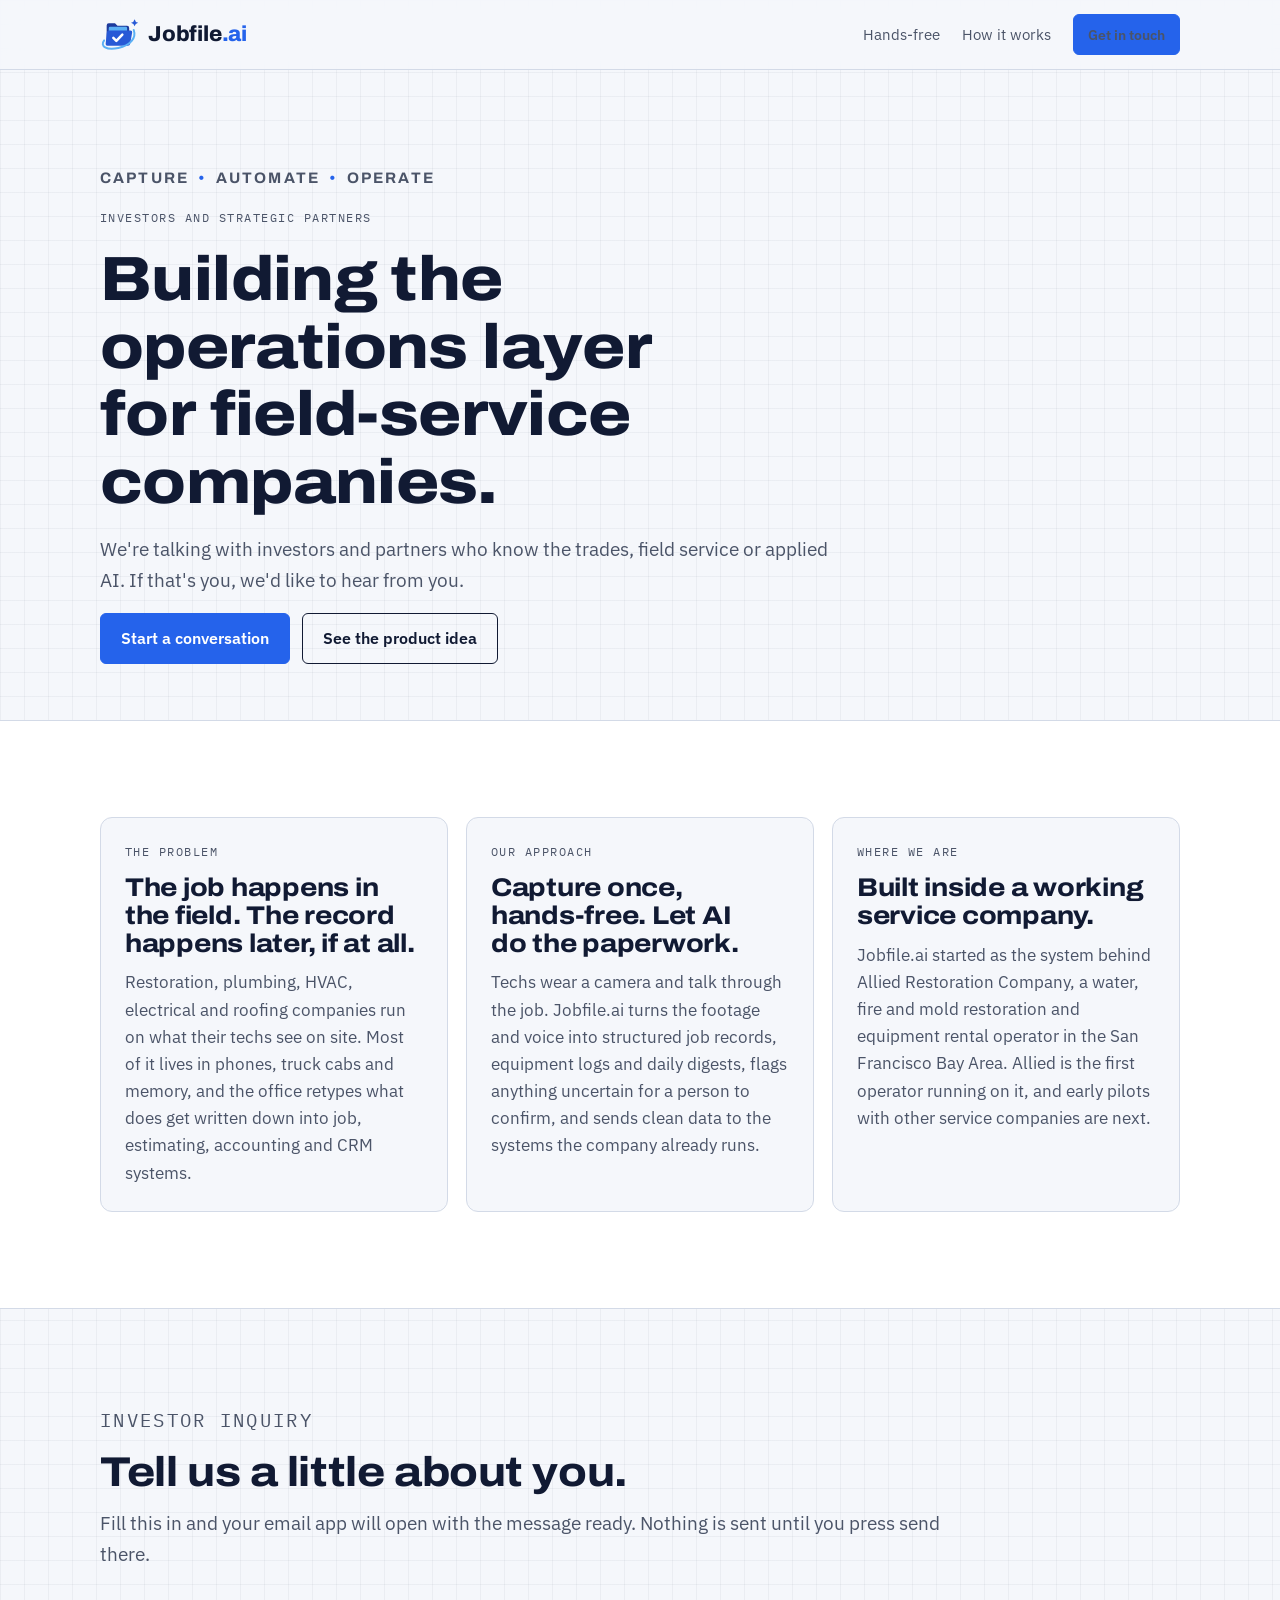
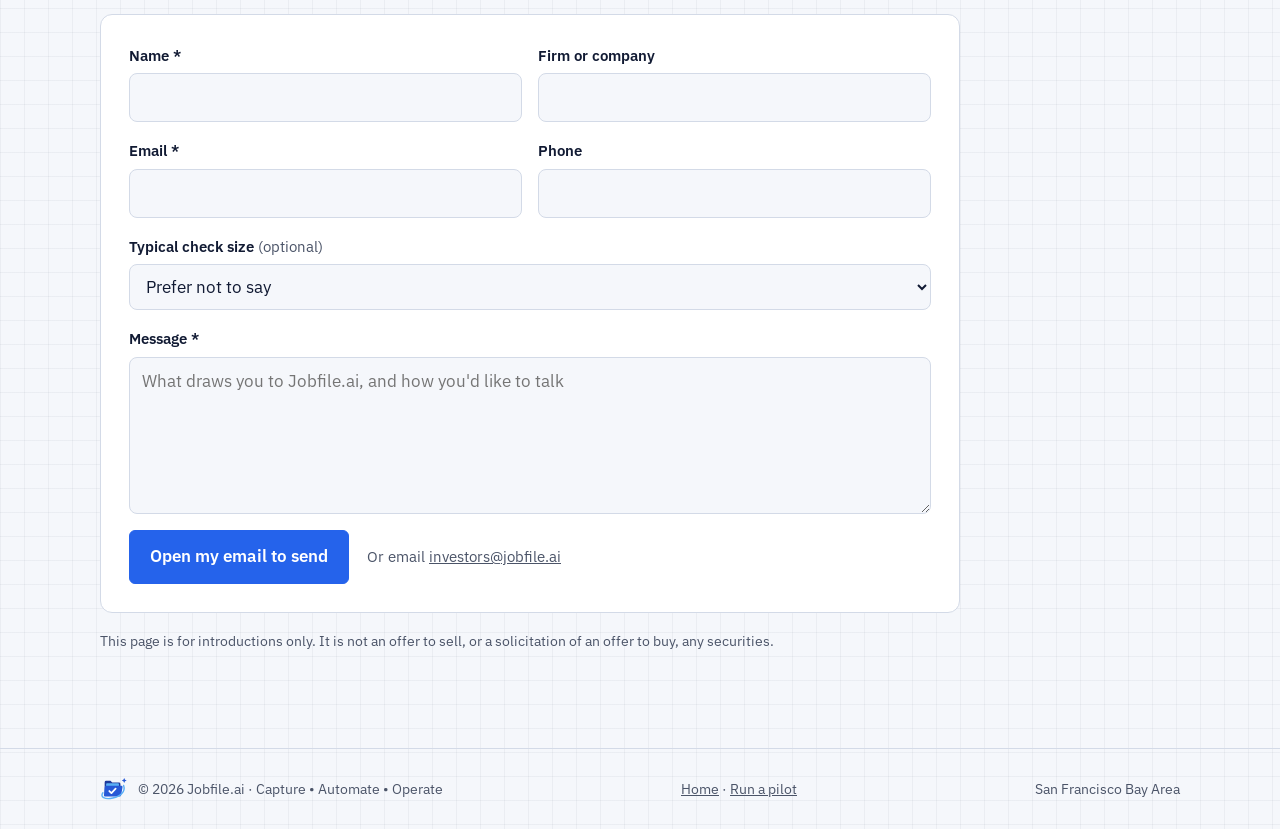
==== investors/index.html @ 4f894759 "Add investor inquiry page and contact prompt New /investors/ page with a short pitch (problem, appro" ====
<!doctype html>
<html lang="en">
<head>
<meta charset="utf-8">
<meta name="viewport" content="width=device-width, initial-scale=1, viewport-fit=cover">
<title>Investors | Jobfile.ai</title>
<meta name="description" content="Jobfile.ai is building the operations layer for field-service companies. Investors and strategic partners can reach the founder here.">
<link rel="canonical" href="https://jobfile.ai/investors/">
<meta property="og:title" content="Investors | Jobfile.ai">
<meta property="og:image" content="https://jobfile.ai/brand/jobfile-logo.jpeg">
<meta property="og:url" content="https://jobfile.ai/investors/">
<meta property="og:type" content="website">
<meta name="theme-color" content="#111a33">
<link rel="icon" href="../favicon.svg" type="image/svg+xml">
<link rel="preconnect" href="https://fonts.googleapis.com">
<link rel="preconnect" href="https://fonts.gstatic.com" crossorigin>
<link rel="stylesheet" href="https://fonts.googleapis.com/css2?family=Archivo:wdth,wght@100..125,500..800&family=IBM+Plex+Mono:wght@400;600&family=IBM+Plex+Sans:wght@400;600&display=swap">
<link rel="stylesheet" href="../styles.css">
</head>
<body>
<!--BODY-START-->
<header class="site-header">
  <div class="wrap">
    <a class="brand" href="../" aria-label="Jobfile.ai home">
      <svg class="brand-mark" viewBox="0 0 48 40" aria-hidden="true"><path class="lg-back" d="M8 8.5q0-2.5 2.5-2.5h7.5l3 3h11.5q2.5 0 2.5 2.5v19h-27z"/><rect class="lg-sheet" x="10.5" y="10" width="22" height="13" rx="1.6"/><path class="lg-front" d="M10.4 14.5h26.2q2.4 0 2 2.4l-2.4 13.7q-.4 2.4-2.8 2.4H8.9q-2.4 0-2.1-2.4l1.4-13.7q.3-2.4 2.2-2.4z"/><path class="lg-check" d="M16 23.5l3.6 3.6 7.2-7.6"/><path class="lg-swoosh" d="M5 26.5C-.5 33.5 8 38.5 22 35.5S44 24 40.5 14"/><path class="lg-spark" d="M41.5 1q.7 3.6 4.3 4.3-3.6.7-4.3 4.3-.7-3.6-4.3-4.3 3.6-.7 4.3-4.3z"/></svg>
      <span class="wordmark">Jobfile<span class="wm-ai">.ai</span></span>
    </a>
    <nav class="nav" aria-label="Main">
      <a class="nav-link" href="../#hands-free">Hands-free</a>
      <a class="nav-link" href="../#how">How it works</a>
      <a class="btn btn-primary btn-sm" href="#inquiry">Get in touch</a>
    </nav>
  </div>
</header>

<main id="top">
  <section class="inv-hero">
    <div class="wrap">
      <p class="tagline">Capture <span class="dot">&bull;</span> Automate <span class="dot">&bull;</span> Operate</p>
      <p class="eyebrow">Investors and strategic partners</p>
      <h1>Building the operations layer for field-service companies.</h1>
      <p class="lede">We're talking with investors and partners who know the trades, field service or applied AI. If that's you, we'd like to hear from you.</p>
      <div class="cta-row"><a class="btn btn-primary" href="#inquiry">Start a conversation</a><a class="btn btn-ghost" href="../">See the product idea</a></div>
    </div>
  </section>

  <section class="band">
    <div class="wrap inv-grid">
      <article class="inv-card">
        <p class="eyebrow">The problem</p>
        <h2>The job happens in the field. The record happens later, if at all.</h2>
        <p>Restoration, plumbing, HVAC, electrical and roofing companies run on what their techs see on site. Most of it lives in phones, truck cabs and memory, and the office retypes what does get written down into job, estimating, accounting and CRM systems.</p>
      </article>
      <article class="inv-card">
        <p class="eyebrow">Our approach</p>
        <h2>Capture once, hands-free. Let AI do the paperwork.</h2>
        <p>Techs wear a camera and talk through the job. Jobfile.ai turns the footage and voice into structured job records, equipment logs and daily digests, flags anything uncertain for a person to confirm, and sends clean data to the systems the company already runs.</p>
      </article>
      <article class="inv-card">
        <p class="eyebrow">Where we are</p>
        <h2>Built inside a working service company.</h2>
        <p>Jobfile.ai started as the system behind Allied Restoration Company, a water, fire and mold restoration and equipment rental operator in the San Francisco Bay Area. Allied is the first operator running on it, and early pilots with other service companies are next.</p>
      </article>
    </div>
  </section>

  <section id="inquiry">
    <div class="wrap inv-form-wrap">
      <div class="section-head">
        <p class="eyebrow">Investor inquiry</p>
        <h2>Tell us a little about you.</h2>
        <p>Fill this in and your email app will open with the message ready. Nothing is sent until you press send there.</p>
      </div>
      <!-- PLACEHOLDER address: confirm which inbox investor inquiries go to, then change data-to and the fallback link below. -->
      <form class="inv-form" id="inv-form" data-to="investors@jobfile.ai" novalidate>
        <div class="field"><label for="f-name">Name <span aria-hidden="true">*</span></label><input id="f-name" name="name" autocomplete="name" required></div>
        <div class="field"><label for="f-firm">Firm or company</label><input id="f-firm" name="firm" autocomplete="organization"></div>
        <div class="field"><label for="f-email">Email <span aria-hidden="true">*</span></label><input id="f-email" name="email" type="email" autocomplete="email" required></div>
        <div class="field"><label for="f-phone">Phone</label><input id="f-phone" name="phone" type="tel" autocomplete="tel"></div>
        <div class="field field-wide"><label for="f-size">Typical check size <span class="opt">(optional)</span></label>
          <select id="f-size" name="size">
            <option value="">Prefer not to say</option>
            <option>Under $25K</option>
            <option>$25K to $100K</option>
            <option>$100K to $500K</option>
            <option>$500K and up</option>
            <option>Strategic partner, not investing</option>
          </select></div>
        <div class="field field-wide"><label for="f-msg">Message <span aria-hidden="true">*</span></label><textarea id="f-msg" name="message" rows="5" required placeholder="What draws you to Jobfile.ai, and how you'd like to talk"></textarea></div>
        <p class="form-error" id="f-error" role="alert" hidden>Please add your name, a valid email and a short message.</p>
        <div class="field-wide form-actions"><button class="btn btn-primary" type="submit">Open my email to send</button><span class="form-alt">Or email <a href="mailto:investors@jobfile.ai?subject=Investor%20inquiry">investors@jobfile.ai</a></span></div>
      </form>
      <p class="legal">This page is for introductions only. It is not an offer to sell, or a solicitation of an offer to buy, any securities.</p>
    </div>
  </section>
</main>

<footer class="site-footer">
  <div class="wrap">
    <span class="foot-brand"><svg class="brand-mark foot-mark" viewBox="0 0 48 40" aria-hidden="true"><path class="lg-back" d="M8 8.5q0-2.5 2.5-2.5h7.5l3 3h11.5q2.5 0 2.5 2.5v19h-27z"/><rect class="lg-sheet" x="10.5" y="10" width="22" height="13" rx="1.6"/><path class="lg-front" d="M10.4 14.5h26.2q2.4 0 2 2.4l-2.4 13.7q-.4 2.4-2.8 2.4H8.9q-2.4 0-2.1-2.4l1.4-13.7q.3-2.4 2.2-2.4z"/><path class="lg-check" d="M16 23.5l3.6 3.6 7.2-7.6"/><path class="lg-swoosh" d="M5 26.5C-.5 33.5 8 38.5 22 35.5S44 24 40.5 14"/><path class="lg-spark" d="M41.5 1q.7 3.6 4.3 4.3-3.6.7-4.3 4.3-.7-3.6-4.3-4.3 3.6-.7 4.3-4.3z"/></svg><span>© 2026 Jobfile.ai · Capture • Automate • Operate</span></span>
    <span><a href="../">Home</a> · <a href="../#pilot">Run a pilot</a></span>
    <span>San Francisco Bay Area</span>
  </div>
</footer>
<script>
  (function () {
    var form = document.getElementById("inv-form");
    if (!form) return;
    form.addEventListener("submit", function (e) {
      e.preventDefault();
      var v = function (n) { return (form.elements[n].value || "").trim(); };
      var ok = v("name") && /^[^@\s]+@[^@\s]+\.[^@\s]+$/.test(v("email")) && v("message");
      document.getElementById("f-error").hidden = !!ok;
      if (!ok) return;
      var lines = [
        "Name: " + v("name"),
        "Firm: " + (v("firm") || "-"),
        "Email: " + v("email"),
        "Phone: " + (v("phone") || "-"),
        "Typical check size: " + (v("size") || "Prefer not to say"),
        "",
        v("message")
      ];
      var subject = "Investor inquiry from " + v("name") + (v("firm") ? " (" + v("firm") + ")" : "");
      window.location.href = "mailto:" + form.getAttribute("data-to") +
        "?subject=" + encodeURIComponent(subject) + "&body=" + encodeURIComponent(lines.join("\n"));
    });
  })();
</script>
<!--BODY-END-->
</body>
</html>
---- styles.css ----
/* Layout: one left-aligned column on a faint survey grid; the hero pairs the pitch with a live "field record" card. */
:root {
  --paper: #f5f7fb;
  --paper-2: #e9eef7;
  --ink: #111a33;         /* logo navy */
  --ink-2: #4b5468;
  --rule: #d3dae7;
  --flag: #2563eb;        /* logo royal blue, the accent */
  --flag-ink: #ffffff;
  --motion: #3b9cf0;      /* logo sky blue (swoosh) */
  --logo-deep: #1d3a9c;
  --logo-royal: #2759d6;
  --logo-sky: #5bb0f4;
  --card: #ffffff;
  --ok: #2f7d4f;
  --warn: #a8660d;
  --grid: rgba(17, 26, 51, 0.045);
  --font-display: "Archivo", "Helvetica Neue", Arial, sans-serif;
  --font-body: "IBM Plex Sans", "Segoe UI", Roboto, sans-serif;
  --font-mono: "IBM Plex Mono", ui-monospace, "SFMono-Regular", Menlo, monospace;
  --step-0: 1rem;
  --step-1: 1.2rem;
  --step-2: 1.6rem;
  --step-3: clamp(1.9rem, 1.4rem + 2.2vw, 2.6rem);
  --step-4: clamp(2.3rem, 1.6rem + 3.6vw, 3.9rem);
  --radius: 6px;
  color-scheme: light;
}
@media (prefers-color-scheme: dark) {
  :root:not([data-theme="light"]) {
    --paper: #0b1222; --paper-2: #131c31; --ink: #e6ebf5; --ink-2: #9ea9be;
    --rule: #24304a; --flag: #5b8cff; --flag-ink: #08101f; --card: #111a2e; --motion: #6cc0ff;
    --logo-deep: #3557c9; --logo-royal: #4a78f0; --logo-sky: #6cc0ff;
    --ok: #5fc08a; --warn: #e3a54a; --grid: rgba(230, 235, 245, 0.04);
    color-scheme: dark;
  }
}
:root[data-theme="dark"] {
  --paper: #0b1222; --paper-2: #131c31; --ink: #e6ebf5; --ink-2: #9ea9be;
  --rule: #24304a; --flag: #5b8cff; --flag-ink: #08101f; --card: #111a2e; --motion: #6cc0ff;
  --logo-deep: #3557c9; --logo-royal: #4a78f0; --logo-sky: #6cc0ff;
  --ok: #5fc08a; --warn: #e3a54a; --grid: rgba(230, 235, 245, 0.04);
  color-scheme: dark;
}

*, *::before, *::after { box-sizing: border-box; }
html { -webkit-text-size-adjust: 100%; }
body {
  margin: 0;
  background-color: var(--paper);
  background-image:
    linear-gradient(var(--grid) 1px, transparent 1px),
    linear-gradient(90deg, var(--grid) 1px, transparent 1px);
  background-size: 24px 24px;
  color: var(--ink);
  font-family: var(--font-body);
  font-size: 17px;
  line-height: 1.6;
}
img, svg { max-width: 100%; }
a { color: inherit; }
:focus-visible { outline: 3px solid var(--flag); outline-offset: 3px; border-radius: 2px; }

.wrap {
  max-width: 1120px;
  margin: 0 auto;
  padding-left: max(20px, env(safe-area-inset-left, 0px));
  padding-right: max(20px, env(safe-area-inset-right, 0px));
}

h1, h2, h3 {
  font-family: var(--font-display);
  font-stretch: 112%;
  line-height: 1.08;
  letter-spacing: -0.01em;
  text-wrap: balance;
  margin: 0;
}
h1 { font-size: var(--step-4); font-weight: 800; }
h2 { font-size: var(--step-3); font-weight: 750; }
h3 { font-size: var(--step-1); font-weight: 700; font-stretch: 105%; }
p { margin: 0; }
.lede { font-size: var(--step-1); color: var(--ink-2); max-width: 40ch; }
.tagline { font-family: var(--font-display); font-weight: 700; font-size: 0.95rem; letter-spacing: 0.14em; text-transform: uppercase; color: var(--ink-2); }
.tagline .dot { color: var(--flag); margin: 0 0.25em; }
.subline { display: flex; align-items: center; gap: 12px; font-family: var(--font-mono); font-size: 0.74rem; letter-spacing: 0.14em; text-transform: uppercase; color: var(--ink-2); margin-top: -6px; }
.subline::before, .subline::after { content: ""; height: 1px; width: 28px; background: var(--rule); }
.subline::before { display: none; }
.eyebrow {
  font-family: var(--font-mono);
  font-size: 0.78rem;
  letter-spacing: 0.12em;
  text-transform: uppercase;
  color: var(--ink-2);
}

/* Header */
.site-header {
  position: sticky;
  top: env(safe-area-inset-top, 0px);
  z-index: 20;
  background: color-mix(in srgb, var(--paper) 92%, transparent);
  backdrop-filter: blur(8px);
  border-bottom: 1px solid var(--rule);
}
.site-header .wrap { display: flex; align-items: center; justify-content: space-between; gap: 16px; padding-block: 14px; }
.brand { display: flex; align-items: center; gap: 8px; text-decoration: none; font-family: var(--font-display); font-weight: 800; font-stretch: 100%; font-size: 1.35rem; }
.brand-mark { width: 40px; height: 34px; flex: none; overflow: visible; }
.lg-back { fill: var(--logo-deep); }
.lg-sheet { fill: var(--logo-sky); }
.lg-front { fill: var(--logo-royal); }
.lg-check { fill: none; stroke: #fff; stroke-width: 3; stroke-linecap: round; stroke-linejoin: round; }
.lg-swoosh { fill: none; stroke: var(--logo-sky); stroke-width: 2.4; stroke-linecap: round; }
.lg-spark { fill: var(--logo-royal); }
.wordmark { color: var(--ink); letter-spacing: -0.01em; }
.wm-ai { color: var(--flag); }
.nav { display: flex; gap: 22px; align-items: center; font-size: 0.95rem; }
.nav a { text-decoration: none; color: var(--ink-2); }
.nav a:hover { color: var(--ink); }
.nav .nav-link { display: none; }
@media (min-width: 760px) { .nav .nav-link { display: inline; } }

.btn {
  display: inline-flex; align-items: center; gap: 8px;
  padding: 12px 20px;
  border-radius: var(--radius);
  font-weight: 600; font-size: 0.98rem;
  text-decoration: none;
  border: 1.5px solid var(--ink);
  transition: transform 0.15s ease, background-color 0.15s ease;
}
.btn-primary { background: var(--flag); border-color: var(--flag); color: var(--flag-ink); }
.btn-primary:hover { transform: translateY(-1px); }
.btn-ghost { background: transparent; color: var(--ink); }
.btn-ghost:hover { background: var(--paper-2); }
.btn-sm { padding: 8px 14px; font-size: 0.9rem; }

/* Hero */
.hero { padding-block: clamp(48px, 8vw, 96px) clamp(40px, 6vw, 72px); }
.hero .wrap { display: grid; gap: clamp(32px, 5vw, 56px); align-items: center; }
@media (min-width: 940px) { .hero .wrap { grid-template-columns: 1.05fr 1fr; } }
.hero-copy { display: grid; gap: 22px; min-width: 0; }
.hero-copy h1 .flag { color: var(--flag); }
.cta-row { display: flex; flex-wrap: wrap; gap: 12px; }

/* Field record card */
.record {
  background: var(--card);
  border: 1px solid var(--rule);
  border-radius: 10px;
  box-shadow: 0 1px 0 var(--rule), 0 18px 40px -24px rgba(19, 34, 47, 0.35);
  overflow: hidden;
  min-width: 0;
}
.record-head {
  display: flex; justify-content: space-between; align-items: center; gap: 12px;
  padding: 12px 16px;
  border-bottom: 1px solid var(--rule);
  font-family: var(--font-mono); font-size: 0.78rem; color: var(--ink-2);
}
.tag {
  font-family: var(--font-mono); font-size: 0.72rem; letter-spacing: 0.06em; text-transform: uppercase;
  padding: 3px 8px; border-radius: 999px; border: 1px solid var(--rule); color: var(--ink-2);
  white-space: nowrap;
}
.record-body { display: grid; }
.record-say { padding: 16px; background: var(--paper-2); border-bottom: 1px dashed var(--rule); }
.record-say .label, .record-out .label { font-family: var(--font-mono); font-size: 0.72rem; letter-spacing: 0.1em; text-transform: uppercase; color: var(--ink-2); margin-bottom: 6px; }
.record-say blockquote { margin: 0; font-style: italic; color: var(--ink); }
.record-out { padding: 16px; }
.fields { display: grid; grid-template-columns: max-content 1fr; gap: 6px 16px; margin: 0; font-size: 0.95rem; }
.fields dt { font-family: var(--font-mono); font-size: 0.8rem; color: var(--ink-2); padding-top: 2px; }
.fields dd { margin: 0; font-variant-numeric: tabular-nums; min-width: 0; }
.fields .flagged { color: var(--warn); font-weight: 600; }
.record-foot {
  display: flex; flex-wrap: wrap; gap: 8px; align-items: center;
  padding: 12px 16px; border-top: 1px solid var(--rule);
  font-family: var(--font-mono); font-size: 0.78rem; color: var(--ink-2);
}
.dest { display: inline-flex; align-items: center; gap: 6px; padding: 3px 8px; border-radius: 4px; background: var(--paper-2); color: var(--ink); }
.dest::before { content: ""; width: 7px; height: 7px; border-radius: 50%; background: var(--ok); }

/* Sections */
section { padding-block: clamp(56px, 8vw, 96px); }
.band { background: var(--card); border-block: 1px solid var(--rule); }
.section-head { display: grid; gap: 14px; max-width: 46rem; margin-bottom: clamp(28px, 4vw, 44px); }
.section-head p { color: var(--ink-2); font-size: var(--step-1); }

.problems { display: grid; gap: 0; border-top: 1px solid var(--rule); }
.problems li { list-style: none; display: grid; grid-template-columns: 2.2rem 1fr; gap: 12px; padding: 18px 0; border-bottom: 1px solid var(--rule); }
.problems li::before { content: "×"; font-family: var(--font-mono); color: var(--flag); font-size: 1.2rem; line-height: 1.4; }
.problems { padding: 0; margin: 0; }
.problems strong { display: block; font-weight: 600; }
.problems span { color: var(--ink-2); }

.steps { display: grid; gap: 20px; padding: 0; margin: 0; counter-reset: step; }
@media (min-width: 820px) { .steps { grid-template-columns: repeat(3, 1fr); } }
.steps li {
  list-style: none; display: grid; gap: 10px; align-content: start;
  padding: 22px; border: 1px solid var(--rule); border-radius: 10px; background: var(--paper);
  counter-increment: step; min-width: 0;
}
.steps li::before {
  content: counter(step, decimal-leading-zero);
  font-family: var(--font-mono); font-size: 0.85rem; color: var(--flag); font-weight: 600;
}
.steps p { color: var(--ink-2); }
.chips { display: flex; flex-wrap: wrap; gap: 6px; margin-top: 4px; }
.chip { font-family: var(--font-mono); font-size: 0.74rem; padding: 3px 8px; border-radius: 4px; border: 1px solid var(--rule); color: var(--ink-2); }

.trades { display: grid; gap: 1px; background: var(--rule); border: 1px solid var(--rule); border-radius: 10px; overflow: hidden; }
@media (min-width: 640px) { .trades { grid-template-columns: repeat(2, 1fr); } }
@media (min-width: 980px) { .trades { grid-template-columns: repeat(3, 1fr); } }
.trade { background: var(--card); padding: 22px; display: grid; gap: 8px; align-content: start; min-width: 0; }
.trade p { color: var(--ink-2); font-size: 0.97rem; }

.outcomes { display: grid; gap: 14px 40px; padding: 0; margin: 0; }
@media (min-width: 820px) { .outcomes { grid-template-columns: repeat(2, 1fr); } }
.outcomes li { list-style: none; display: grid; grid-template-columns: 1.4rem 1fr; gap: 10px; }
.outcomes li::before { content: "✓"; color: var(--ok); font-weight: 700; }
.outcomes strong { font-weight: 600; }
.outcomes span { color: var(--ink-2); }

.systems { display: flex; flex-wrap: wrap; gap: 10px; margin-top: 28px; }
.system { padding: 10px 14px; border: 1px solid var(--rule); border-radius: var(--radius); background: var(--card); font-size: 0.95rem; }
.system small { display: block; font-family: var(--font-mono); font-size: 0.7rem; letter-spacing: 0.08em; text-transform: uppercase; color: var(--ink-2); }

.origin { display: grid; gap: 18px; max-width: 46rem; }
.origin p { color: var(--ink-2); font-size: var(--step-1); }

.pilot { background: var(--ink); color: var(--paper); }
.pilot .wrap { display: grid; gap: 28px; }
@media (min-width: 900px) { .pilot .wrap { grid-template-columns: 1.2fr 1fr; align-items: end; } }
.pilot h2 { color: var(--paper); }
.pilot p { color: color-mix(in srgb, var(--paper) 78%, var(--ink)); font-size: var(--step-1); max-width: 40ch; }
.pilot-box { display: grid; gap: 14px; padding: 22px; border: 1px solid color-mix(in srgb, var(--paper) 25%, var(--ink)); border-radius: 10px; min-width: 0; }
.pilot-box .eyebrow { color: color-mix(in srgb, var(--paper) 70%, var(--ink)); }
.pilot-box ul { margin: 0; padding-left: 1.1rem; color: color-mix(in srgb, var(--paper) 85%, var(--ink)); }
.email { font-family: var(--font-mono); font-size: 1rem; user-select: all; word-break: break-all; color: var(--paper); }

.site-footer { padding-block: 28px; border-top: 1px solid var(--rule); font-size: 0.88rem; color: var(--ink-2); }
.site-footer .wrap { display: flex; flex-wrap: wrap; gap: 12px 24px; justify-content: space-between; align-items: center; }
.foot-brand { display: inline-flex; align-items: center; gap: 10px; color: var(--ink-2); }
.foot-mark { width: 28px; height: 24px; }

@media (prefers-reduced-motion: reduce) { * { transition: none !important; } }
body::before { content: ""; position: fixed; inset: 0 0 auto; height: env(safe-area-inset-top, 0px); z-index: 30; background: var(--paper); }

/* Hands-free capture: dark navy band */
.wear { background: #0e1730; color: #e6ebf5; }
.wear .section-head h2 { color: #fff; }
.wear .section-head p, .wear .eyebrow { color: #a9b5cc; }
.wear .label { font-family: var(--font-mono); font-size: 0.72rem; letter-spacing: 0.12em; text-transform: uppercase; color: #8fb4ff; margin: 0 0 12px; }
.wear-flow { display: grid; gap: 14px; align-items: stretch; }
@media (min-width: 900px) { .wear-flow { grid-template-columns: 1fr 34px 1.15fr 34px 1fr; } }
.wear-col { padding: 22px; border: 1px solid #263456; border-radius: 12px; background: #131f3d; min-width: 0; }
.wear-core { border-color: #3b6ff0; background: linear-gradient(160deg, #18295a, #131f3d 70%); }
.wear-core p:last-child { color: #c3cde0; }
.core-brand { display: flex; align-items: center; gap: 10px; font-family: var(--font-display); font-weight: 800; font-size: 1.45rem; margin-bottom: 12px; }
.wear .wordmark { color: #fff; }
.wear .wm-ai { color: #6c9bff; }
.wear-mark { --logo-deep: #3557c9; --logo-royal: #4a78f0; --logo-sky: #6cc0ff; }
.wear-arrow { position: relative; min-height: 26px; }
.wear-arrow::before { content: ""; position: absolute; left: 50%; top: 0; bottom: 8px; width: 2px; transform: translateX(-50%); background: linear-gradient(#3b9cf0, #2563eb); }
.wear-arrow::after { content: ""; position: absolute; left: 50%; bottom: 0; width: 10px; height: 10px; border-right: 2px solid #2563eb; border-bottom: 2px solid #2563eb; transform: translate(-50%, -2px) rotate(45deg); }
@media (min-width: 900px) {
  .wear-arrow::before { left: 0; right: 8px; top: 50%; bottom: auto; width: auto; height: 2px; transform: translateY(-50%); background: linear-gradient(90deg, #3b9cf0, #2563eb); }
  .wear-arrow::after { left: auto; right: 2px; top: 50%; bottom: auto; transform: translateY(-50%) rotate(-45deg); }
}
.devices, .outs { list-style: none; margin: 0; padding: 0; display: grid; gap: 10px; }
.devices li { display: flex; align-items: center; gap: 12px; font-weight: 600; }
.dev-ico { width: 34px; height: 34px; flex: none; padding: 5px; border-radius: 8px; background: #1b2a52; fill: none; stroke: #cfe0ff; stroke-width: 1.6; stroke-linecap: round; stroke-linejoin: round; }
.dev-ico .lens { fill: #6cc0ff; stroke: none; }
.wear-note { margin-top: 14px; font-size: 0.92rem; color: #a9b5cc; }
.outs li { display: flex; gap: 10px; align-items: baseline; }
.outs li::before { content: "✓"; color: #6cc0ff; font-weight: 700; }
.said { margin-top: 28px; }
.said-list { display: grid; gap: 10px; margin: 0; }
@media (min-width: 900px) { .said-list { grid-template-columns: repeat(3, 1fr); } }
.said-list > div { padding: 16px 18px; border-radius: 10px; background: #131f3d; border: 1px solid #263456; display: grid; gap: 8px; }
.said-list dt { font-style: italic; color: #fff; }
.said-list dd { margin: 0; font-family: var(--font-mono); font-size: 0.82rem; color: #8fb4ff; }
.wear-fine { margin-top: 22px; font-size: 0.88rem; color: #8d99b1; }
.storyboards { display: grid; gap: 16px; max-width: 920px; margin-bottom: 32px; }
@media (min-width: 720px) { .storyboards { grid-template-columns: 1fr 1fr; } }
.story { margin: 0; border: 1px solid #263456; border-radius: 12px; overflow: hidden; background: #131f3d; min-width: 0; }
.story-vid { display: block; width: 100%; height: auto; aspect-ratio: 1 / 1; object-fit: cover; background: #0b1222; }
.story figcaption { padding: 14px 16px; font-size: 0.95rem; color: #c3cde0; }
.story figcaption strong { color: #fff; }

/* Investor contact prompt (home) and investors page */
.inv-cta { padding-block: clamp(40px, 6vw, 64px); background: var(--paper-2); border-top: 1px solid var(--rule); }
.inv-cta .wrap { display: flex; flex-wrap: wrap; align-items: center; justify-content: space-between; gap: 20px 32px; }
.inv-cta h2 { font-size: var(--step-2); margin: 6px 0 8px; }
.inv-cta p:not(.eyebrow) { color: var(--ink-2); max-width: 46ch; }
.inv-hero { padding-block: clamp(48px, 8vw, 96px) clamp(32px, 5vw, 56px); }
.inv-hero .wrap { display: grid; gap: 18px; }
.inv-hero .wrap > * { max-width: 46rem; }
.inv-grid { display: grid; gap: 18px; }
@media (min-width: 900px) { .inv-grid { grid-template-columns: repeat(3, 1fr); } }
.inv-card { display: grid; gap: 12px; align-content: start; padding: 24px; border: 1px solid var(--rule); border-radius: 12px; background: var(--paper); min-width: 0; }
.inv-card h2 { font-size: var(--step-2); }
.inv-card p:not(.eyebrow) { color: var(--ink-2); }
.inv-form-wrap > * { max-width: 860px; }
.inv-form { display: grid; gap: 16px; padding: clamp(18px, 3vw, 28px); border: 1px solid var(--rule); border-radius: 12px; background: var(--card); }
@media (min-width: 640px) { .inv-form { grid-template-columns: 1fr 1fr; } .field-wide { grid-column: 1 / -1; } }
.field { display: grid; gap: 6px; min-width: 0; }
.field label { font-weight: 600; font-size: 0.95rem; }
.field .opt { font-weight: 400; color: var(--ink-2); }
.field input, .field select, .field textarea { font: inherit; color: var(--ink); background: var(--paper); border: 1px solid var(--rule); border-radius: 8px; padding: 10px 12px; width: 100%; }
.field input:focus, .field select:focus, .field textarea:focus { outline: 2px solid var(--flag); outline-offset: 1px; border-color: var(--flag); }
.form-actions { display: flex; flex-wrap: wrap; align-items: center; gap: 12px 18px; }
.form-actions .btn { cursor: pointer; font: inherit; font-weight: 600; }
.form-alt { font-size: 0.92rem; color: var(--ink-2); }
.form-error { grid-column: 1 / -1; margin: 0; color: #c0392b; font-weight: 600; }
.legal { margin-top: 18px; font-size: 0.85rem; color: var(--ink-2); }
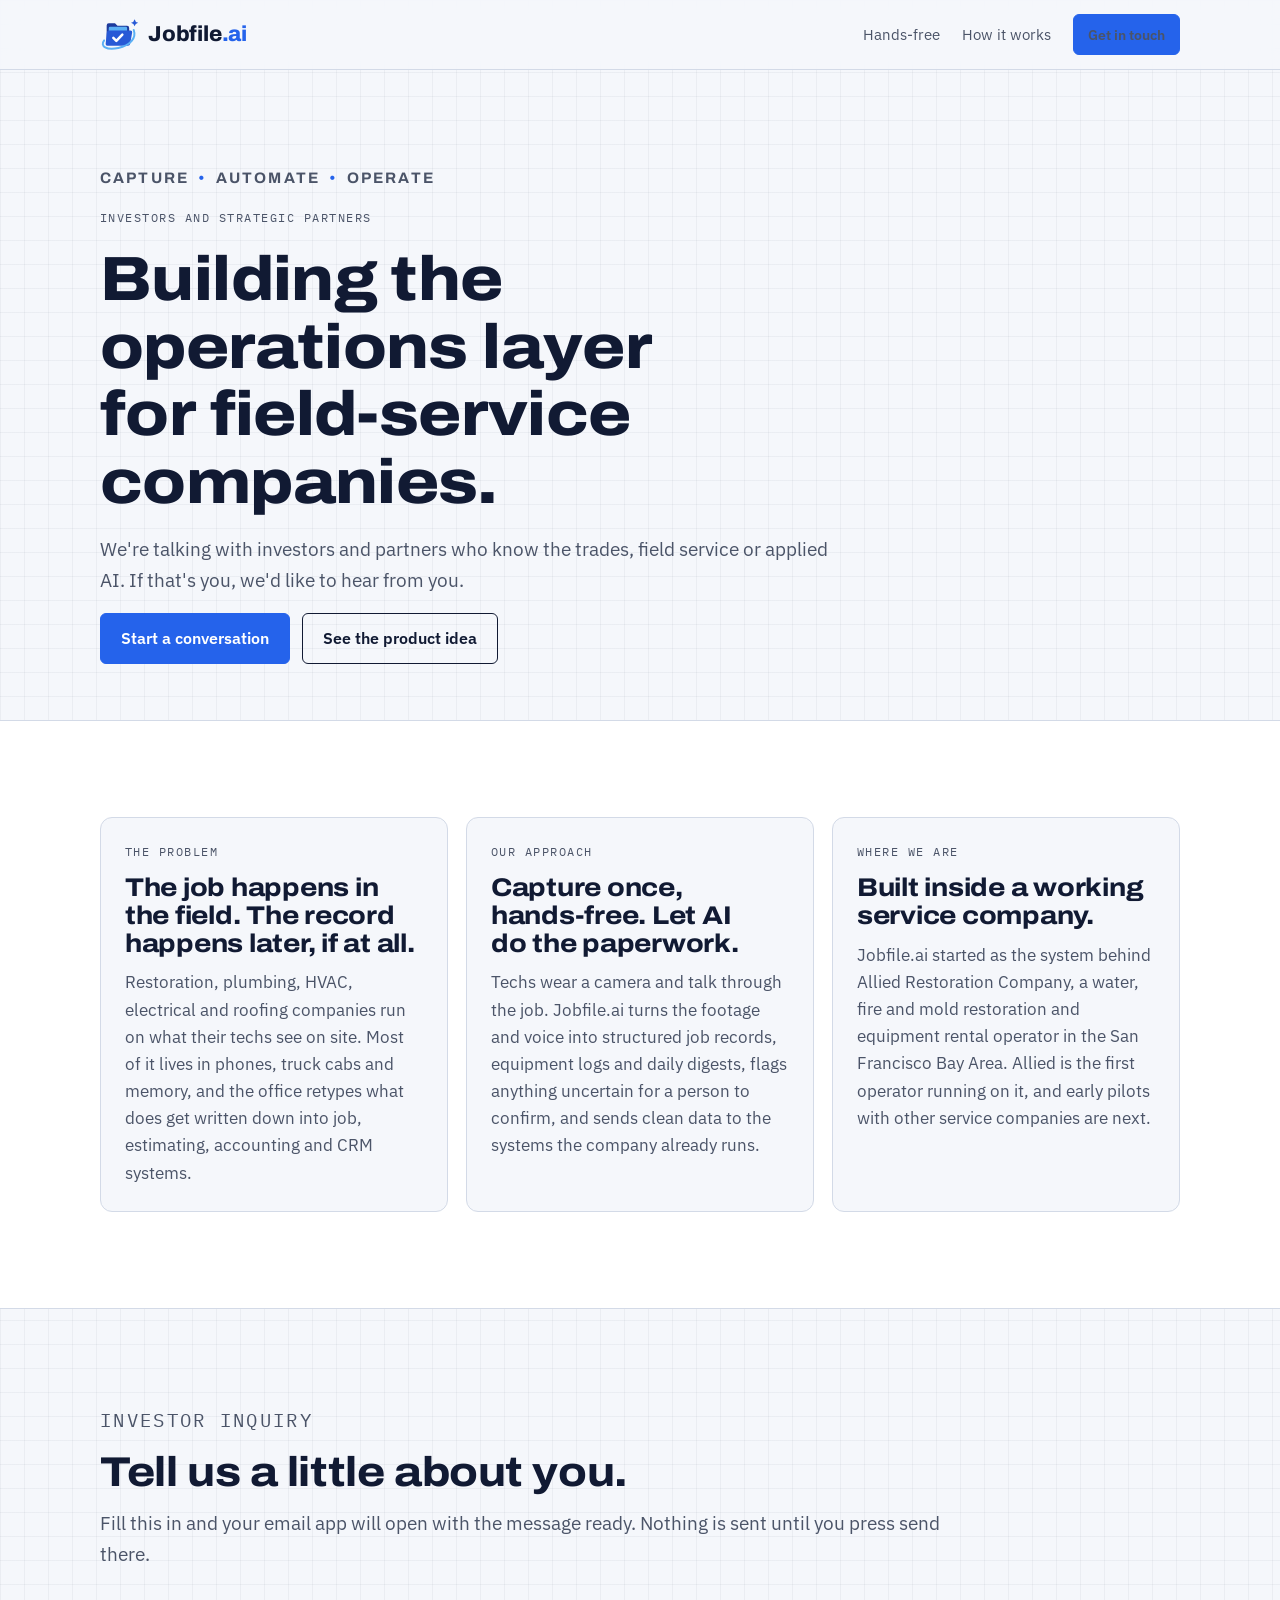
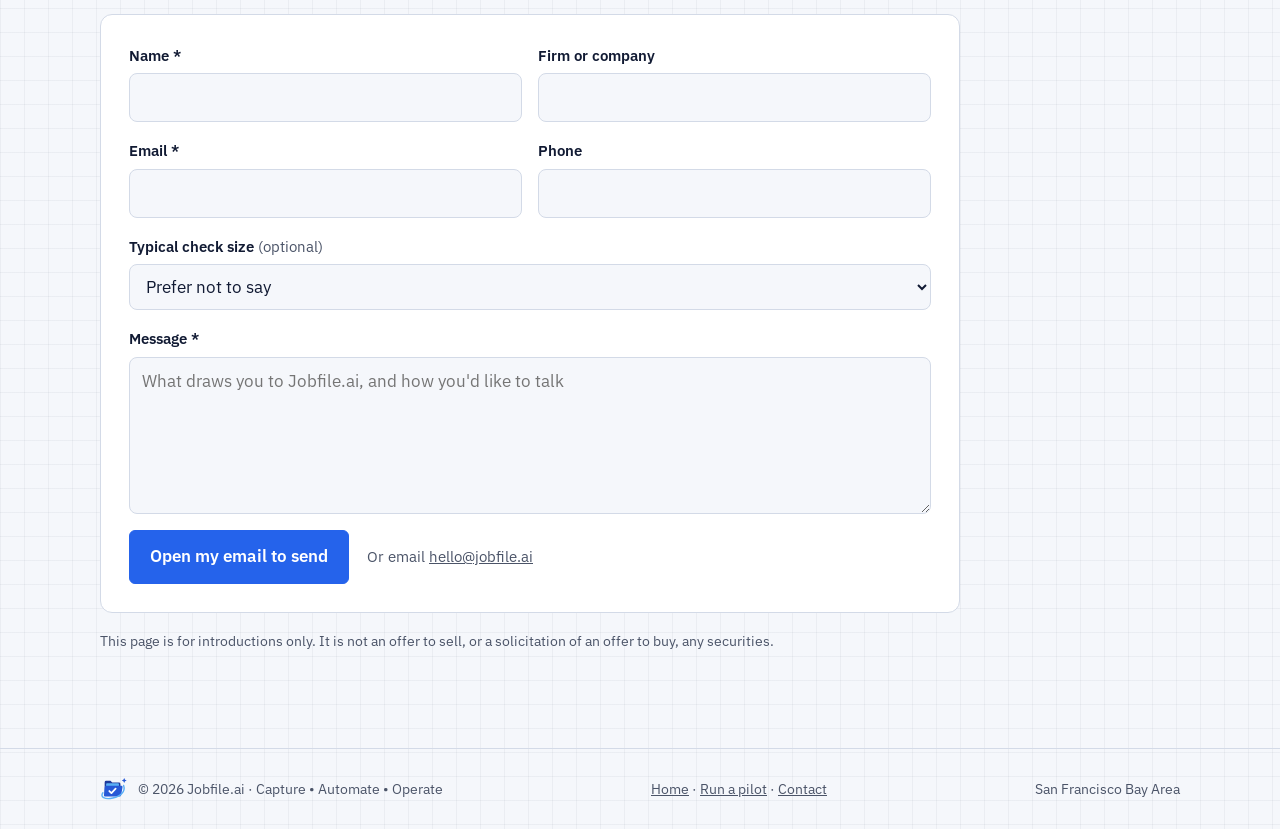
==== commit a67e6817: "Add contact forms to hello@jobfile.ai Pilot form, general contact section and the investor form now " ====
--- a/investors/index.html
+++ b/investors/index.html
@@ -71,8 +71,7 @@
         <h2>Tell us a little about you.</h2>
         <p>Fill this in and your email app will open with the message ready. Nothing is sent until you press send there.</p>
       </div>
-      <!-- PLACEHOLDER address: confirm which inbox investor inquiries go to, then change data-to and the fallback link below. -->
-      <form class="inv-form" id="inv-form" data-to="investors@jobfile.ai" novalidate>
+      <form class="inv-form jf-form" id="inv-form" data-to="hello@jobfile.ai" data-tag="Investor" data-subject="Investor inquiry" novalidate>
         <div class="field"><label for="f-name">Name <span aria-hidden="true">*</span></label><input id="f-name" name="name" autocomplete="name" required></div>
         <div class="field"><label for="f-firm">Firm or company</label><input id="f-firm" name="firm" autocomplete="organization"></div>
         <div class="field"><label for="f-email">Email <span aria-hidden="true">*</span></label><input id="f-email" name="email" type="email" autocomplete="email" required></div>
@@ -87,8 +86,8 @@
             <option>Strategic partner, not investing</option>
           </select></div>
         <div class="field field-wide"><label for="f-msg">Message <span aria-hidden="true">*</span></label><textarea id="f-msg" name="message" rows="5" required placeholder="What draws you to Jobfile.ai, and how you'd like to talk"></textarea></div>
-        <p class="form-error" id="f-error" role="alert" hidden>Please add your name, a valid email and a short message.</p>
-        <div class="field-wide form-actions"><button class="btn btn-primary" type="submit">Open my email to send</button><span class="form-alt">Or email <a href="mailto:investors@jobfile.ai?subject=Investor%20inquiry">investors@jobfile.ai</a></span></div>
+        <p class="form-error" role="alert" hidden>Please add your name, a valid email and a short message.</p>
+        <div class="field-wide form-actions"><button class="btn btn-primary" type="submit">Open my email to send</button><span class="form-alt">Or email <a href="mailto:hello@jobfile.ai?subject=%5BInvestor%5D%20Investor%20inquiry">hello@jobfile.ai</a></span></div>
       </form>
       <p class="legal">This page is for introductions only. It is not an offer to sell, or a solicitation of an offer to buy, any securities.</p>
     </div>
@@ -98,35 +97,11 @@
 <footer class="site-footer">
   <div class="wrap">
     <span class="foot-brand"><svg class="brand-mark foot-mark" viewBox="0 0 48 40" aria-hidden="true"><path class="lg-back" d="M8 8.5q0-2.5 2.5-2.5h7.5l3 3h11.5q2.5 0 2.5 2.5v19h-27z"/><rect class="lg-sheet" x="10.5" y="10" width="22" height="13" rx="1.6"/><path class="lg-front" d="M10.4 14.5h26.2q2.4 0 2 2.4l-2.4 13.7q-.4 2.4-2.8 2.4H8.9q-2.4 0-2.1-2.4l1.4-13.7q.3-2.4 2.2-2.4z"/><path class="lg-check" d="M16 23.5l3.6 3.6 7.2-7.6"/><path class="lg-swoosh" d="M5 26.5C-.5 33.5 8 38.5 22 35.5S44 24 40.5 14"/><path class="lg-spark" d="M41.5 1q.7 3.6 4.3 4.3-3.6.7-4.3 4.3-.7-3.6-4.3-4.3 3.6-.7 4.3-4.3z"/></svg><span>© 2026 Jobfile.ai · Capture • Automate • Operate</span></span>
-    <span><a href="../">Home</a> · <a href="../#pilot">Run a pilot</a></span>
+    <span><a href="../">Home</a> · <a href="../#pilot">Run a pilot</a> · <a href="../#contact">Contact</a></span>
     <span>San Francisco Bay Area</span>
   </div>
 </footer>
-<script>
-  (function () {
-    var form = document.getElementById("inv-form");
-    if (!form) return;
-    form.addEventListener("submit", function (e) {
-      e.preventDefault();
-      var v = function (n) { return (form.elements[n].value || "").trim(); };
-      var ok = v("name") && /^[^@\s]+@[^@\s]+\.[^@\s]+$/.test(v("email")) && v("message");
-      document.getElementById("f-error").hidden = !!ok;
-      if (!ok) return;
-      var lines = [
-        "Name: " + v("name"),
-        "Firm: " + (v("firm") || "-"),
-        "Email: " + v("email"),
-        "Phone: " + (v("phone") || "-"),
-        "Typical check size: " + (v("size") || "Prefer not to say"),
-        "",
-        v("message")
-      ];
-      var subject = "Investor inquiry from " + v("name") + (v("firm") ? " (" + v("firm") + ")" : "");
-      window.location.href = "mailto:" + form.getAttribute("data-to") +
-        "?subject=" + encodeURIComponent(subject) + "&body=" + encodeURIComponent(lines.join("\n"));
-    });
-  })();
-</script>
+<script src="../contact.js" defer></script>
 <!--BODY-END-->
 </body>
 </html>
--- a/styles.css
+++ b/styles.css
@@ -230,7 +230,7 @@
 
 .pilot { background: var(--ink); color: var(--paper); }
 .pilot .wrap { display: grid; gap: 28px; }
-@media (min-width: 900px) { .pilot .wrap { grid-template-columns: 1.2fr 1fr; align-items: end; } }
+@media (min-width: 900px) { .pilot .wrap { grid-template-columns: 1fr 1.2fr; align-items: start; } }
 .pilot h2 { color: var(--paper); }
 .pilot p { color: color-mix(in srgb, var(--paper) 78%, var(--ink)); font-size: var(--step-1); max-width: 40ch; }
 .pilot-box { display: grid; gap: 14px; padding: 22px; border: 1px solid color-mix(in srgb, var(--paper) 25%, var(--ink)); border-radius: 10px; min-width: 0; }
@@ -313,5 +313,11 @@
 .form-actions .btn { cursor: pointer; font: inherit; font-weight: 600; }
 .form-alt { font-size: 0.92rem; color: var(--ink-2); }
 .form-error { grid-column: 1 / -1; margin: 0; color: #c0392b; font-weight: 600; }
+/* Pilot form sits as a light card on the dark pilot band. */
+.pilot .pilot-note { font-size: 1rem; margin-top: 12px; }
+.pilot .inv-form { color: var(--ink); }
+.pilot .inv-form .form-error { color: #c0392b; font-size: 1rem; max-width: none; }
+@media (min-width: 640px) and (max-width: 1099px) { .pilot .inv-form { grid-template-columns: 1fr 1fr; } }
+#contact { border-top: 1px solid var(--rule); }
 .legal { margin-top: 18px; font-size: 0.85rem; color: var(--ink-2); }
 
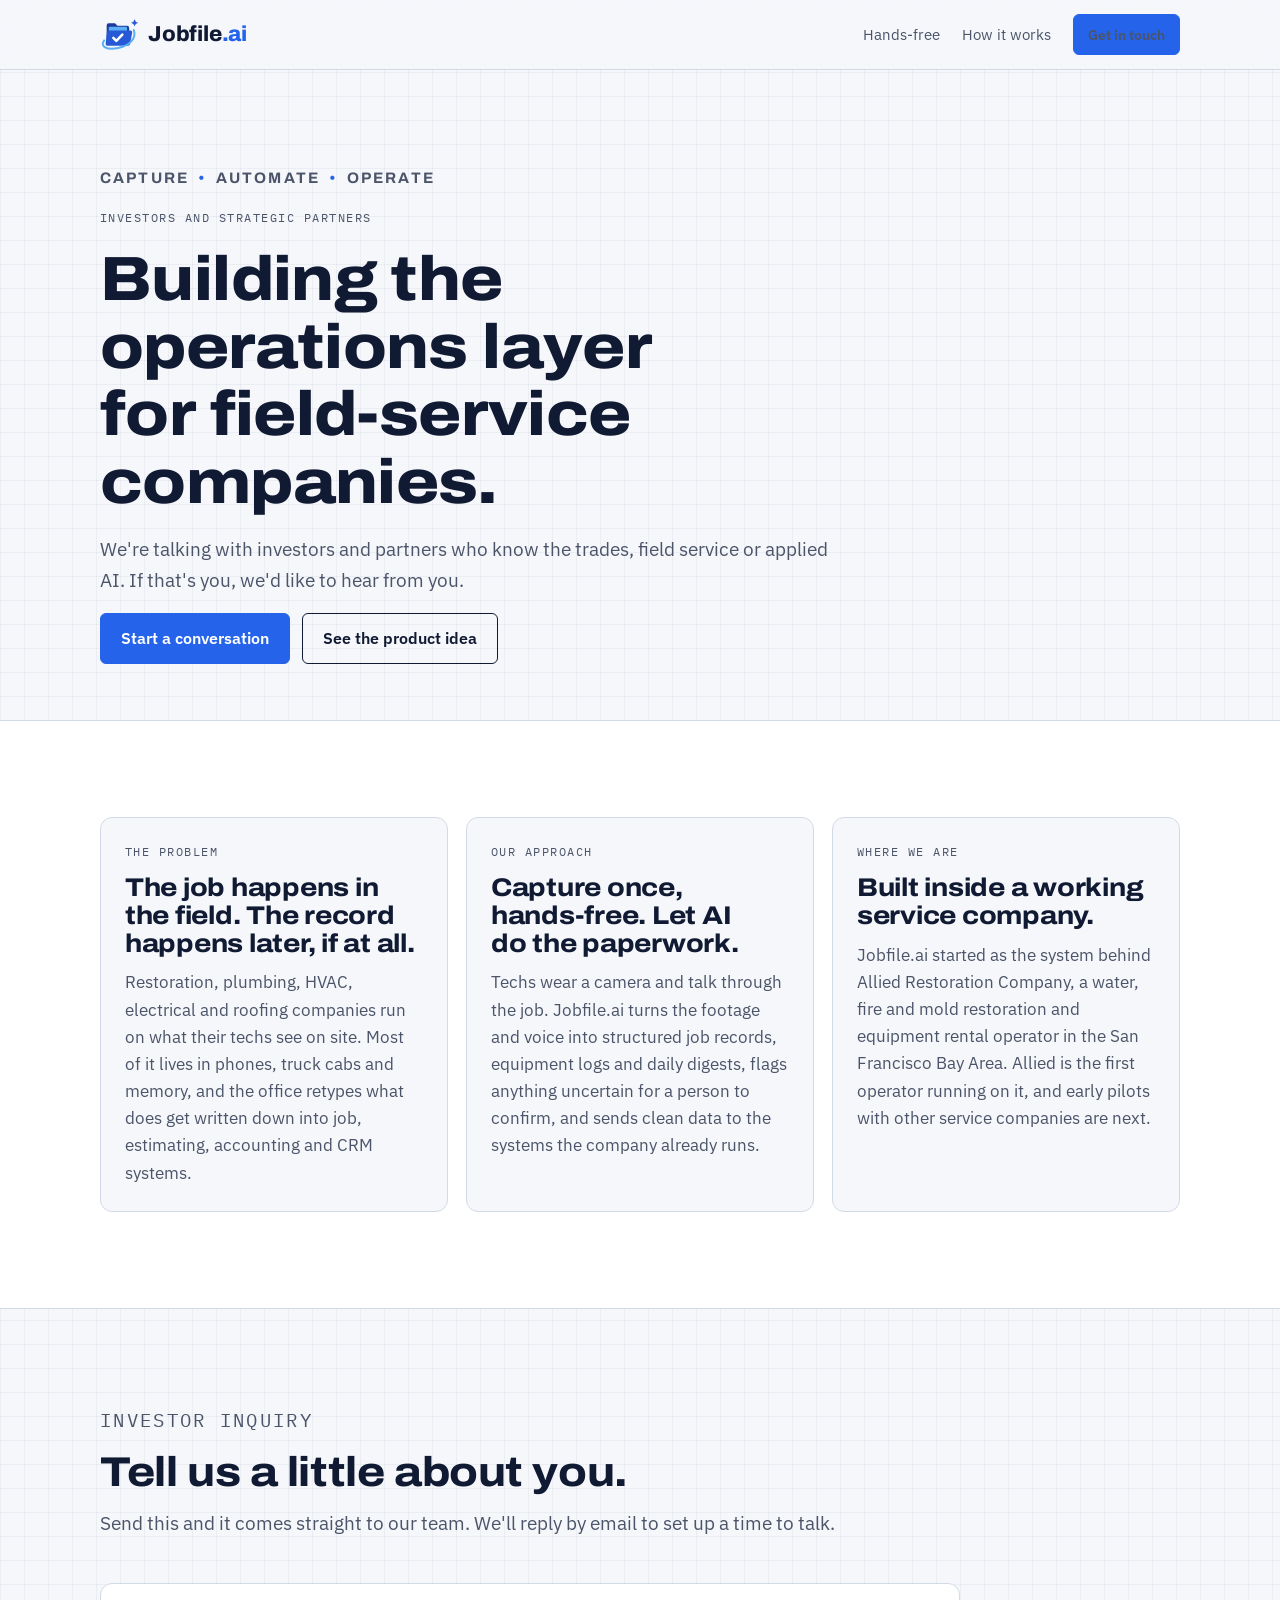
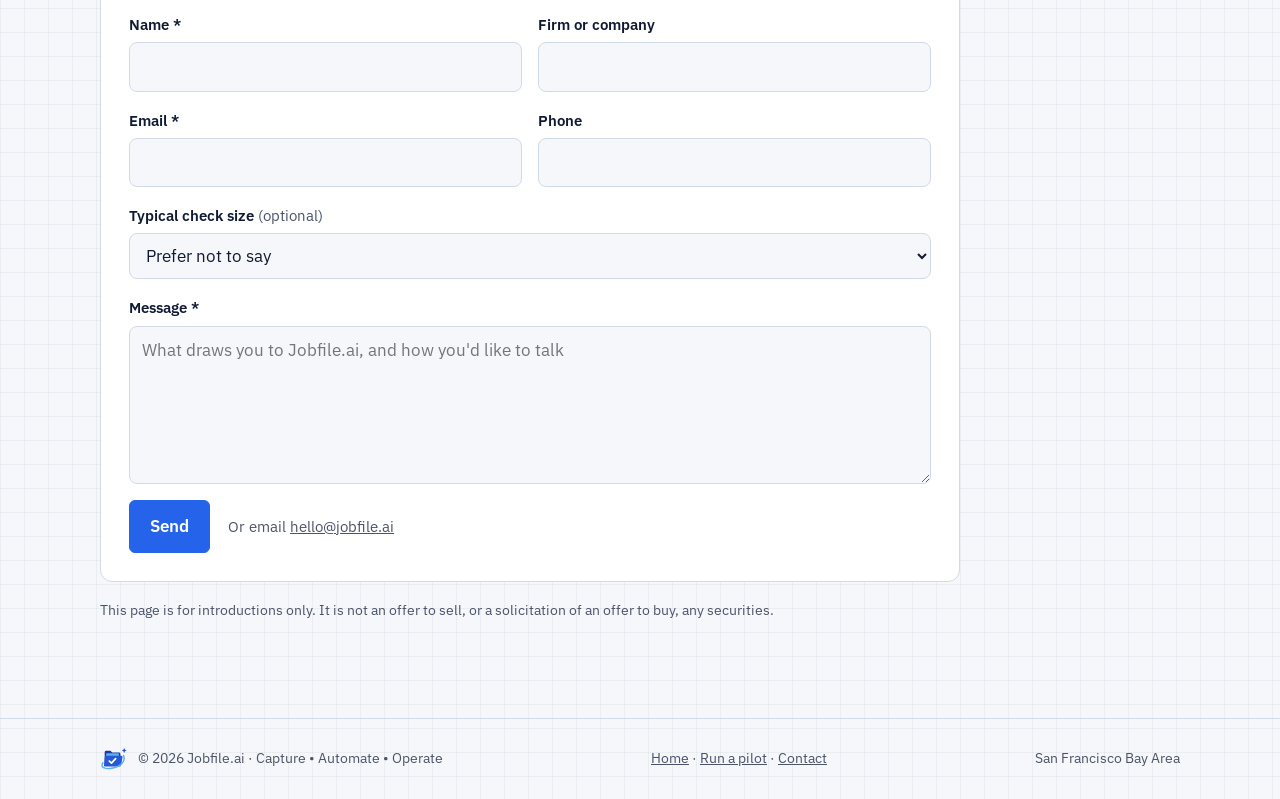
==== commit 41fab71b: "Send contact forms from the page via FormSubmit Pilot, general contact and investor forms now post t" ====
--- a/investors/index.html
+++ b/investors/index.html
@@ -69,15 +69,19 @@
       <div class="section-head">
         <p class="eyebrow">Investor inquiry</p>
         <h2>Tell us a little about you.</h2>
-        <p>Fill this in and your email app will open with the message ready. Nothing is sent until you press send there.</p>
+        <p>Send this and it comes straight to our team. We'll reply by email to set up a time to talk.</p>
       </div>
-      <form class="inv-form jf-form" id="inv-form" data-to="hello@jobfile.ai" data-tag="Investor" data-subject="Investor inquiry" novalidate>
-        <div class="field"><label for="f-name">Name <span aria-hidden="true">*</span></label><input id="f-name" name="name" autocomplete="name" required></div>
-        <div class="field"><label for="f-firm">Firm or company</label><input id="f-firm" name="firm" autocomplete="organization"></div>
+      <form class="inv-form jf-form" id="inv-form" action="https://formsubmit.co/hello@jobfile.ai" method="POST" data-to="hello@jobfile.ai" data-tag="Investor" data-subject="Investor inquiry">
+        <input type="hidden" name="_subject" value="[Investor] Investor inquiry from jobfile.ai">
+        <input type="hidden" name="_template" value="table">
+        <input type="hidden" name="_next" value="https://jobfile.ai/thanks/">
+        <input type="text" name="_honey" class="hp" tabindex="-1" autocomplete="off" aria-hidden="true">
+        <div class="field"><label for="f-name">Name <span aria-hidden="true">*</span></label><input id="f-name" name="Name" autocomplete="name" required></div>
+        <div class="field"><label for="f-firm">Firm or company</label><input id="f-firm" name="Firm" autocomplete="organization"></div>
         <div class="field"><label for="f-email">Email <span aria-hidden="true">*</span></label><input id="f-email" name="email" type="email" autocomplete="email" required></div>
-        <div class="field"><label for="f-phone">Phone</label><input id="f-phone" name="phone" type="tel" autocomplete="tel"></div>
+        <div class="field"><label for="f-phone">Phone</label><input id="f-phone" name="Phone" type="tel" autocomplete="tel"></div>
         <div class="field field-wide"><label for="f-size">Typical check size <span class="opt">(optional)</span></label>
-          <select id="f-size" name="size">
+          <select id="f-size" name="Typical check size">
             <option value="">Prefer not to say</option>
             <option>Under $25K</option>
             <option>$25K to $100K</option>
@@ -85,9 +89,9 @@
             <option>$500K and up</option>
             <option>Strategic partner, not investing</option>
           </select></div>
-        <div class="field field-wide"><label for="f-msg">Message <span aria-hidden="true">*</span></label><textarea id="f-msg" name="message" rows="5" required placeholder="What draws you to Jobfile.ai, and how you'd like to talk"></textarea></div>
+        <div class="field field-wide"><label for="f-msg">Message <span aria-hidden="true">*</span></label><textarea id="f-msg" name="Message" rows="5" required placeholder="What draws you to Jobfile.ai, and how you'd like to talk"></textarea></div>
         <p class="form-error" role="alert" hidden>Please add your name, a valid email and a short message.</p>
-        <div class="field-wide form-actions"><button class="btn btn-primary" type="submit">Open my email to send</button><span class="form-alt">Or email <a href="mailto:hello@jobfile.ai?subject=%5BInvestor%5D%20Investor%20inquiry">hello@jobfile.ai</a></span></div>
+        <div class="field-wide form-actions"><button class="btn btn-primary" type="submit">Send</button><span class="form-alt">Or email <a href="mailto:hello@jobfile.ai?subject=%5BInvestor%5D%20Investor%20inquiry">hello@jobfile.ai</a></span></div>
       </form>
       <p class="legal">This page is for introductions only. It is not an offer to sell, or a solicitation of an offer to buy, any securities.</p>
     </div>
--- a/styles.css
+++ b/styles.css
@@ -319,5 +319,13 @@
 .pilot .inv-form .form-error { color: #c0392b; font-size: 1rem; max-width: none; }
 @media (min-width: 640px) and (max-width: 1099px) { .pilot .inv-form { grid-template-columns: 1fr 1fr; } }
 #contact { border-top: 1px solid var(--rule); }
+/* Spam trap field: off screen for people, still in the form for bots. */
+.hp { position: absolute; left: -9999px; width: 1px; height: 1px; opacity: 0; }
+.inv-form { position: relative; }
+.form-actions .btn:disabled { opacity: .7; cursor: progress; }
+.thanks { min-height: 60vh; display: grid; align-content: center; }
+.thanks h1 { font-size: var(--step-3, 2.4rem); margin: 8px 0 12px; }
+.thanks p:not(.eyebrow) { color: var(--ink-2); max-width: 46ch; font-size: var(--step-1); }
+.thanks .btn { margin-top: 20px; justify-self: start; }
 .legal { margin-top: 18px; font-size: 0.85rem; color: var(--ink-2); }
 
